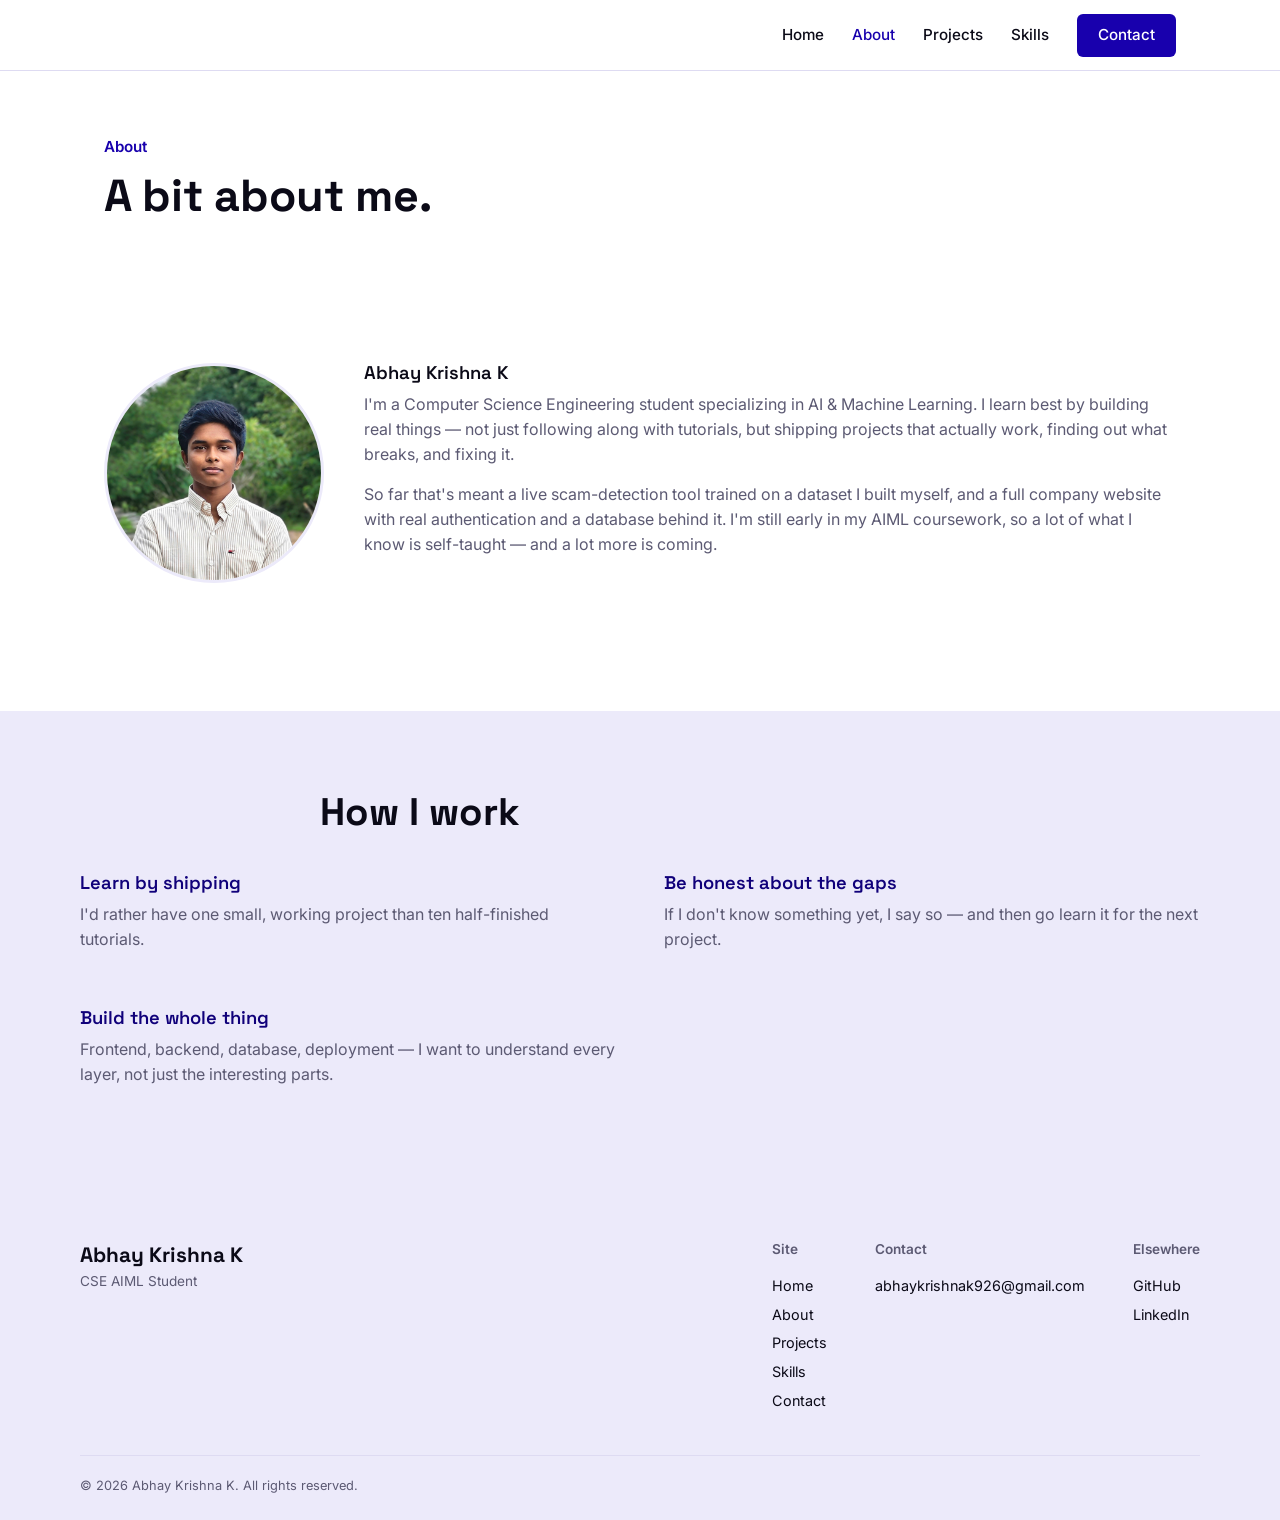
==== about.html @ 6443f4a4 "Initial portfolio" ====
<!DOCTYPE html>
<html lang="en">
<head>
<meta charset="UTF-8">
<meta name="viewport" content="width=device-width, initial-scale=1.0">
<title>About — Abhay Krishna K</title>
<meta name="description" content="About Abhay Krishna K, CSE AIML student.">
<link rel="preconnect" href="https://fonts.googleapis.com">
<link rel="preconnect" href="https://fonts.gstatic.com" crossorigin>
<link href="https://fonts.googleapis.com/css2?family=Space+Grotesk:wght@500;600;700&family=Inter:wght@400;500;600&display=swap" rel="stylesheet">
<link rel="stylesheet" href="static/css/style.css">
</head>
<body>

<header class="site-header">
  <nav class="navbar" aria-label="Main navigation">
    <a href="index.html" class="brand">
      <span style="font-family: var(--font-display); font-weight: 700; font-size: 1.3rem;"></span>
    </a>
    <button class="nav-toggle" id="navToggle" aria-expanded="false" aria-controls="navLinks" aria-label="Toggle menu">
      <span></span><span></span><span></span>
    </button>
    <div class="nav-links" id="navLinks">
      <a href="index.html">Home</a>
      <a href="about.html" class="active">About</a>
      <a href="projects.html">Projects</a>
      <a href="skills.html">Skills</a>
      <a href="contact.html" class="btn btn-primary nav-login">Contact</a>
    </div>
  </nav>
</header>

<main>

  <section class="page-hero">
    <p class="eyebrow">About</p>
    <h1>A bit about me.</h1>
  </section>

  <section class="section">
    <div class="about-intro">
      <img src="static/images/profile.jpg" alt="Abhay Krishna K" class="profile-photo">
      <div>
        <h3>Abhay Krishna K</h3>
        <p>
          I'm a Computer Science Engineering student specializing in AI &amp; Machine
          Learning. I learn best by building real things — not just following
          along with tutorials, but shipping projects that actually work,
          finding out what breaks, and fixing it.
        </p>
        <p>
          So far that's meant a live scam-detection tool trained on a dataset
          I built myself, and a full company website with real authentication
          and a database behind it. I'm still early in my AIML coursework, so
          a lot of what I know is self-taught — and a lot more is coming.
        </p>
      </div>
    </div>
  </section>

  <section class="section section-tint">
    <div class="section-head">
      <h2>How I work</h2>
    </div>
    <div class="about-grid">
      <div class="about-block">
        <h3>Learn by shipping</h3>
        <p>I'd rather have one small, working project than ten half-finished tutorials.</p>
      </div>
      <div class="about-block">
        <h3>Be honest about the gaps</h3>
        <p>If I don't know something yet, I say so — and then go learn it for the next project.</p>
      </div>
      <div class="about-block">
        <h3>Build the whole thing</h3>
        <p>Frontend, backend, database, deployment — I want to understand every layer, not just the interesting parts.</p>
      </div>
    </div>
  </section>

</main>

<footer class="site-footer">
  <div class="footer-top">
    <div class="footer-brand">
      <span style="font-family: var(--font-display); font-weight: 700; font-size: 1.3rem;">Abhay Krishna K</span>
      <p class="footer-tagline">CSE AIML Student</p>
    </div>
    <div class="footer-links">
      <div class="footer-col">
        <h4>Site</h4>
        <a href="index.html">Home</a>
        <a href="about.html">About</a>
        <a href="projects.html">Projects</a>
        <a href="skills.html">Skills</a>
        <a href="contact.html">Contact</a>
      </div>
      <div class="footer-col">
        <h4>Contact</h4>
        <a href="mailto:abhaykrishnak926@gmail.com">abhaykrishnak926@gmail.com</a>
      </div>
      <div class="footer-col">
        <h4>Elsewhere</h4>
        <a href="https://github.com/abhaykrishnak926-create" target="_blank" rel="noopener">GitHub</a>
        <a href="https://www.linkedin.com/in/abhay-krishna-k-b422a4380" target="_blank" rel="noopener">LinkedIn</a>
      </div>
    </div>
  </div>
  <div class="footer-bottom">
    <p>&copy; <span id="year"></span> Abhay Krishna K. All rights reserved.</p>
  </div>
</footer>

<script src="static/js/script.js"></script>
</body>
</html>
---- static/css/style.css ----
/* ============================
   Gibyt — Design Tokens
   ============================ */
:root {
  --ink: #0B0A17;
  --indigo: #1800AD;
  --indigo-deep: #10007A;
  --indigo-tint: #ECEAFA;
  --slate: #5C5A73;
  --white: #FFFFFF;
  --border: #DEDBF2;

  --font-display: "Space Grotesk", sans-serif;
  --font-body: "Inter", sans-serif;

  --max-width: 1120px;
  --radius-sm: 6px;
  --radius-md: 10px;
}

* { box-sizing: border-box; }

html { scroll-behavior: smooth; }

body {
  margin: 0;
  font-family: var(--font-body);
  color: var(--ink);
  background: var(--white);
  line-height: 1.55;
  -webkit-font-smoothing: antialiased;
}

img { max-width: 100%; display: block; }

a {
  color: inherit;
  text-decoration: none;
}

h1, h2, h3 {
  font-family: var(--font-display);
  font-weight: 700;
  line-height: 1.1;
  margin: 0 0 0.5em;
}

h2 { font-size: clamp(1.8rem, 3vw, 2.4rem); }
h3 { font-size: 1.15rem; font-weight: 600; }

p { margin: 0 0 1em; color: var(--slate); }

.section {
  padding: 5rem 1.5rem;
  max-width: var(--max-width);
  margin: 0 auto;
}

.section-tint {
  max-width: none;
  background: var(--indigo-tint);
}
.section-tint > * { max-width: var(--max-width); margin-left: auto; margin-right: auto; }

.section-head {
  max-width: 640px;
  margin-bottom: 2.5rem;
}
.section-lede { font-size: 1.05rem; }

/* Buttons */
.btn {
  display: inline-block;
  padding: 0.75rem 1.5rem;
  border-radius: var(--radius-sm);
  font-family: var(--font-body);
  font-weight: 600;
  font-size: 0.95rem;
  border: 1.5px solid transparent;
  transition: background-color 0.15s ease, color 0.15s ease, border-color 0.15s ease;
}
.btn-primary {
  background: var(--indigo);
  color: var(--white);
}
.btn-primary:hover { background: var(--indigo-deep); }

.btn-ghost {
  background: transparent;
  color: var(--ink);
  border-color: var(--border);
}
.btn-ghost:hover { border-color: var(--indigo); color: var(--indigo); }

.text-link {
  color: var(--indigo);
  font-weight: 600;
}
.text-link:hover { text-decoration: underline; }

/* ============================
   Header / Navbar
   ============================ */
.site-header {
  position: sticky;
  top: 0;
  background: rgba(255, 255, 255, 0.92);
  backdrop-filter: blur(8px);
  border-bottom: 1px solid var(--border);
  z-index: 100;
}

.navbar {
  max-width: var(--max-width);
  margin: 0 auto;
  padding: 0.85rem 1.5rem;
  display: flex;
  align-items: center;
  justify-content: space-between;
}

.brand-logo { height: 50px; width: auto; }

.nav-links {
  display: flex;
  align-items: center;
  gap: 1.75rem;
}

.nav-links a {
  font-size: 0.95rem;
  font-weight: 500;
  color: var(--ink);
}
.nav-links a.active,
.nav-links a:hover { color: var(--indigo); }

.nav-links a.btn { color: var(--white); }
.nav-links a.btn:hover { color: var(--white); }

.nav-login { padding: 0.55rem 1.25rem; }

.nav-toggle {
  display: none;
  flex-direction: column;
  justify-content: space-between;
  width: 24px;
  height: 18px;
  background: none;
  border: none;
  cursor: pointer;
  padding: 0;
}
.nav-toggle span {
  display: block;
  height: 2px;
  width: 100%;
  background: var(--ink);
}

/* ============================
   Hero
   ============================ */
.hero {
  position: relative;
  overflow: hidden;
  padding: 6rem 1.5rem 5rem;
  max-width: var(--max-width);
  margin: 0 auto;
}

.hero-inner { max-width: 640px; position: relative; z-index: 1; }

.eyebrow {
  color: var(--indigo);
  font-weight: 600;
  font-size: 0.95rem;
  margin-bottom: 0.75rem;
}

.hero h1 {
  font-size: clamp(2.4rem, 5vw, 3.6rem);
  letter-spacing: -0.01em;
}

.hero-sub {
  font-size: 1.1rem;
  max-width: 520px;
}

.hero-actions {
  display: flex;
  gap: 1rem;
  flex-wrap: wrap;
  margin-top: 1.5rem;
}

/* Quiet bit-grid motif — nods to "gigabytes" without being a circuit-board cliche */
.hero-grid {
  position: absolute;
  top: -10%;
  right: -8%;
  width: 60%;
  height: 120%;
  background-image: radial-gradient(var(--indigo-tint) 2px, transparent 2px);
  background-size: 22px 22px;
  mask-image: radial-gradient(circle at 70% 40%, black 0%, transparent 65%);
  -webkit-mask-image: radial-gradient(circle at 70% 40%, black 0%, transparent 65%);
  opacity: 0.9;
  z-index: 0;
}

/* ============================
   What We Do — editorial list
   ============================ */
.service-list {
  list-style: none;
  margin: 0;
  padding: 0;
  border-top: 1px solid var(--border);
}

.service-row {
  display: grid;
  grid-template-columns: 260px 1fr;
  gap: 2rem;
  padding: 1.75rem 0;
  border-bottom: 1px solid var(--border);
}

.service-row h3 { margin: 0; }
.service-row p { margin: 0; max-width: 520px; }

/* ============================
   Placeholder cards (Products / Work teasers)
   ============================ */
.placeholder-card {
  background: var(--white);
  border: 1px solid var(--border);
  border-radius: var(--radius-md);
  padding: 2rem;
  max-width: 640px;
}

.status-pill {
  display: inline-block;
  background: var(--indigo-tint);
  color: var(--indigo-deep);
  font-size: 0.8rem;
  font-weight: 600;
  padding: 0.3rem 0.75rem;
  border-radius: 999px;
  margin-bottom: 1rem;
}
.status-pill-muted {
  background: #F1F0F5;
  color: var(--slate);
}

/* ============================
   Why Gibyt — dark band
   ============================ */
.section-dark {
  max-width: none;
  background: var(--ink);
  color: var(--white);
  padding: 5rem 1.5rem;
}
.why-inner {
  max-width: 640px;
  margin: 0 auto;
}
.section-dark h2 { color: var(--white); }
.section-dark p { color: #C9C7DA; font-size: 1.1rem; }

/* ============================
   CTA
   ============================ */
.cta-section {
  text-align: center;
}
.cta-section .hero-actions { justify-content: center; }
.cta-section p { max-width: 480px; margin-left: auto; margin-right: auto; }

/* ============================
   Footer
   ============================ */
.site-footer {
  background: var(--indigo-tint);
  padding: 3.5rem 1.5rem 1.5rem;
}

.footer-top {
  max-width: var(--max-width);
  margin: 0 auto;
  display: flex;
  flex-wrap: wrap;
  justify-content: space-between;
  gap: 3rem;
  padding-bottom: 2.5rem;
  border-bottom: 1px solid var(--border);
}

.footer-logo { height: 50px; margin-bottom: 0.75rem; }
.footer-tagline { font-size: 0.85rem; color: var(--slate); margin: 0; }

.footer-links {
  display: flex;
  gap: 3rem;
  flex-wrap: wrap;
}

.footer-col h4 {
  font-family: var(--font-body);
  font-size: 0.85rem;
  font-weight: 600;
  color: var(--slate);
  margin: 0 0 0.75rem;
}
.footer-col a {
  display: block;
  font-size: 0.9rem;
  padding: 0.2rem 0;
  color: var(--ink);
}
.footer-col a:hover { color: var(--indigo); }

.footer-bottom {
  max-width: var(--max-width);
  margin: 0 auto;
  padding-top: 1.25rem;
}
.footer-bottom p {
  font-size: 0.8rem;
  color: var(--slate);
  margin: 0;
}

/* ============================
   Responsive
   ============================ */
@media (max-width: 860px) {
  .service-row {
    grid-template-columns: 1fr;
    gap: 0.5rem;
  }
}

@media (max-width: 720px) {
  .nav-toggle { display: flex; }

  .nav-links {
    position: absolute;
    top: 100%;
    left: 0;
    right: 0;
    background: var(--white);
    border-bottom: 1px solid var(--border);
    flex-direction: column;
    align-items: flex-start;
    gap: 0;
    padding: 0.5rem 1.5rem 1.25rem;
    display: none;
  }
  .nav-links.open { display: flex; }
  .nav-links a { width: 100%; padding: 0.6rem 0; }
  .nav-links a.btn { width: auto; margin-top: 0.5rem; }

  .hero-grid { width: 90%; opacity: 0.6; }
}

/* Reduced motion */
@media (prefers-reduced-motion: reduce) {
  html { scroll-behavior: auto; }
  .btn, .nav-links a { transition: none; }
}

/* Visible keyboard focus */
a:focus-visible,
button:focus-visible {
  outline: 2px solid var(--indigo);
  outline-offset: 2px;
}

/* ============================
   Interior page hero (About / Work / Products / Careers / Contact)
   ============================ */
.page-hero {
  max-width: var(--max-width);
  margin: 0 auto;
  padding: 4rem 1.5rem 2.5rem;
}
.page-hero h1 {
  font-size: clamp(2rem, 4vw, 2.8rem);
}
.page-hero .hero-sub { max-width: 560px; }

/* ============================
   About page
   ============================ */
.about-grid {
  display: grid;
  grid-template-columns: repeat(2, 1fr);
  gap: 2.5rem 3rem;
}
.about-block h3 { color: var(--indigo-deep); }
.value-list {
  margin: 0;
  padding-left: 1.1rem;
  color: var(--slate);
}
.value-list li { margin-bottom: 0.4rem; }

.placeholder-card-wide { max-width: 720px; }

/* ============================
   Products page
   ============================ */
.product-grid {
  display: grid;
  grid-template-columns: repeat(auto-fit, minmax(260px, 1fr));
  gap: 1.5rem;
}
.product-card {
  border: 1px solid var(--border);
  border-radius: var(--radius-md);
  padding: 1.75rem;
}
.product-card h3 { margin-bottom: 0.4rem; }

/* ============================
   Contact page
   ============================ */
.contact-section {
  display: grid;
  grid-template-columns: 1.4fr 1fr;
  gap: 3rem;
  align-items: start;
}

.contact-form {
  display: flex;
  flex-direction: column;
  gap: 1.25rem;
}

.form-row {
  display: flex;
  flex-direction: column;
  gap: 0.4rem;
}
.form-row label {
  font-size: 0.9rem;
  font-weight: 600;
}
.form-row input,
.form-row textarea {
  font-family: var(--font-body);
  font-size: 1rem;
  padding: 0.7rem 0.9rem;
  border: 1.5px solid var(--border);
  border-radius: var(--radius-sm);
  background: var(--white);
  color: var(--ink);
  resize: vertical;
}
.form-row input:focus,
.form-row textarea:focus {
  outline: none;
  border-color: var(--indigo);
}
.form-row.invalid input,
.form-row.invalid textarea {
  border-color: #C0304A;
}
.form-error {
  font-size: 0.82rem;
  color: #C0304A;
  min-height: 1em;
}

.contact-form .btn { align-self: flex-start; }

.form-status {
  font-size: 0.9rem;
  color: var(--indigo-deep);
  min-height: 1.2em;
}

.contact-info {
  display: flex;
  flex-direction: column;
  gap: 1.75rem;
  padding-top: 0.25rem;
}
.contact-info h4 {
  font-family: var(--font-body);
  font-size: 0.85rem;
  font-weight: 600;
  color: var(--slate);
  margin: 0 0 0.5rem;
}
.contact-info a {
  display: block;
  color: var(--indigo);
  font-weight: 500;
  padding: 0.15rem 0;
}

@media (max-width: 780px) {
  .about-grid { grid-template-columns: 1fr; }
  .contact-section { grid-template-columns: 1fr; }
}

/* ============================
   Auth (Login / Signup)
   ============================ */
.auth-section {
  max-width: 480px;
  padding-top: 1rem;
}
.auth-card {
  border: 1px solid var(--border);
  border-radius: var(--radius-md);
  padding: 2rem;
}
.auth-row-between {
  display: flex;
  align-items: center;
  justify-content: space-between;
  gap: 1rem;
  font-size: 0.9rem;
}
.checkbox-row {
  display: flex;
  align-items: center;
  gap: 0.5rem;
  font-weight: 500;
  color: var(--slate);
}
.checkbox-row input { margin: 0; }
.auth-switch {
  font-size: 0.9rem;
  margin: 0.5rem 0 0;
}

/* ============================
   Flash messages
   ============================ */
.flash-messages {
  max-width: var(--max-width);
  margin: 0 auto;
  padding: 1rem 1.5rem 0;
}
.flash {
  border-radius: var(--radius-sm);
  padding: 0.75rem 1rem;
  font-size: 0.9rem;
  font-weight: 500;
  margin: 0 0 0.75rem;
}
.flash-success {
  background: var(--indigo-tint);
  color: var(--indigo-deep);
}
.flash-error {
  background: #FBE9ED;
  color: #C0304A;
}
.flash-info {
  background: #F1F0F5;
  color: var(--slate);
}

.settings-grid {
  display: grid;
  grid-template-columns: repeat(auto-fit, minmax(260px, 1fr));
  gap: 1.5rem;
}
.settings-grid .auth-card {
  background: var(--white);
}
.settings-grid h3 {
  margin-bottom: 1rem;
}

/* ============================
   Portfolio: profile photo
   ============================ */
.profile-photo {
  width: 220px;
  height: 220px;
  border-radius: 50%;
  object-fit: cover;
  border: 3px solid var(--indigo-tint);
}
.about-intro {
  display: grid;
  grid-template-columns: 220px 1fr;
  gap: 2.5rem;
  align-items: start;
  margin-bottom: 3rem;
}
@media (max-width: 780px) {
  .about-intro { grid-template-columns: 1fr; justify-items: center; text-align: center; }
}

/* ============================
   Portfolio: skill tags
   ============================ */
.skill-group {
  margin-bottom: 2.5rem;
}
.skill-group h3 {
  color: var(--indigo-deep);
  margin-bottom: 1rem;
}
.skill-tags {
  display: flex;
  flex-wrap: wrap;
  gap: 0.6rem;
  list-style: none;
  margin: 0;
  padding: 0;
}
.skill-tag {
  background: var(--indigo-tint);
  color: var(--indigo-deep);
  font-size: 0.9rem;
  font-weight: 500;
  padding: 0.5rem 1rem;
  border-radius: 999px;
}
.skill-tag.learning {
  background: #F1F0F5;
  color: var(--slate);
}

/* ============================
   Case studies (Our Work)
   ============================ */
.case-study {
  max-width: 720px;
  border: 1px solid var(--border);
  border-radius: var(--radius-md);
  padding: 2rem;
  margin-bottom: 1.5rem;
}
.case-header {
  display: flex;
  align-items: center;
  justify-content: space-between;
  gap: 1rem;
  margin-bottom: 1rem;
}
.case-header h3 { margin: 0; }
.case-field { margin-bottom: 0.6rem; }
.case-field strong { color: var(--ink); }
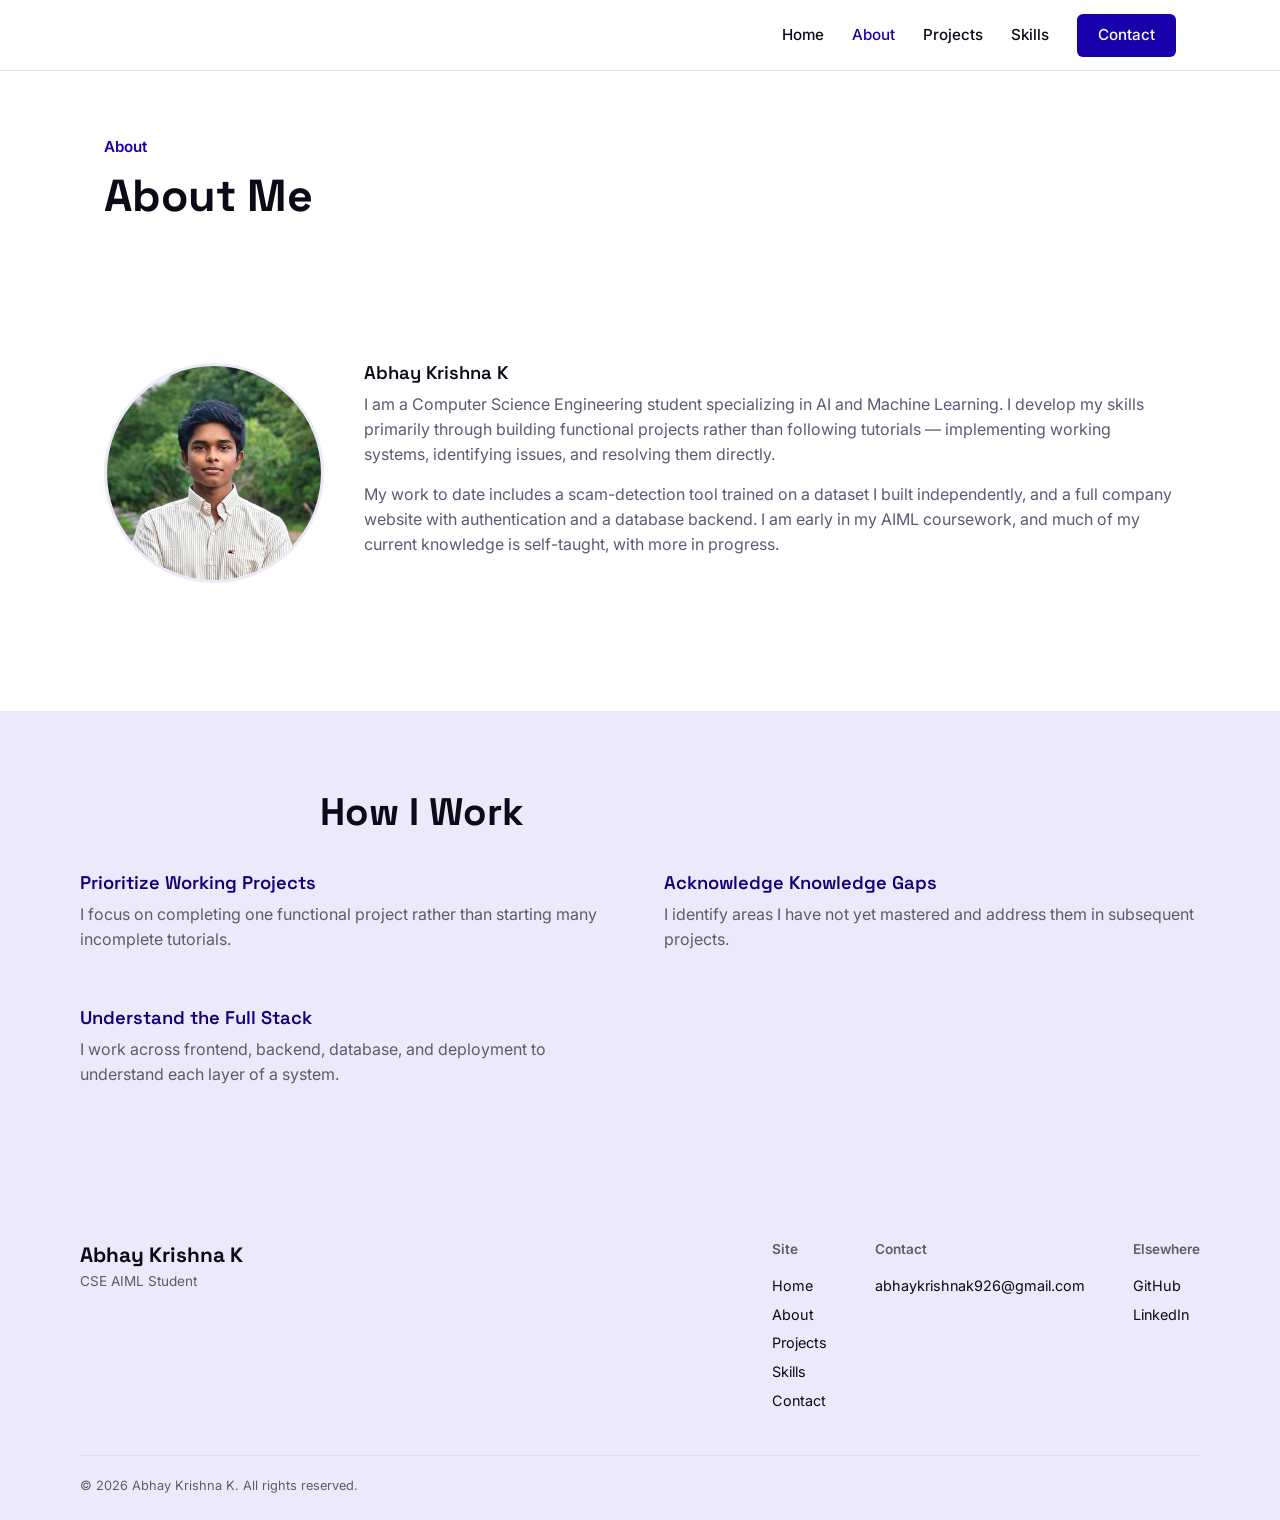
==== commit fe50bc4e: "Update content" ====
--- a/about.html
+++ b/about.html
@@ -34,7 +34,7 @@
 
   <section class="page-hero">
     <p class="eyebrow">About</p>
-    <h1>A bit about me.</h1>
+    <h1>About Me</h1>
   </section>
 
   <section class="section">
@@ -43,16 +43,16 @@
       <div>
         <h3>Abhay Krishna K</h3>
         <p>
-          I'm a Computer Science Engineering student specializing in AI &amp; Machine
-          Learning. I learn best by building real things — not just following
-          along with tutorials, but shipping projects that actually work,
-          finding out what breaks, and fixing it.
+          I am a Computer Science Engineering student specializing in AI and
+          Machine Learning. I develop my skills primarily through building
+          functional projects rather than following tutorials — implementing
+          working systems, identifying issues, and resolving them directly.
         </p>
         <p>
-          So far that's meant a live scam-detection tool trained on a dataset
-          I built myself, and a full company website with real authentication
-          and a database behind it. I'm still early in my AIML coursework, so
-          a lot of what I know is self-taught — and a lot more is coming.
+          My work to date includes a scam-detection tool trained on a dataset
+          I built independently, and a full company website with authentication
+          and a database backend. I am early in my AIML coursework, and much of
+          my current knowledge is self-taught, with more in progress.
         </p>
       </div>
     </div>
@@ -60,20 +60,20 @@
 
   <section class="section section-tint">
     <div class="section-head">
-      <h2>How I work</h2>
+      <h2>How I Work</h2>
     </div>
     <div class="about-grid">
       <div class="about-block">
-        <h3>Learn by shipping</h3>
-        <p>I'd rather have one small, working project than ten half-finished tutorials.</p>
+        <h3>Prioritize Working Projects</h3>
+        <p>I focus on completing one functional project rather than starting many incomplete tutorials.</p>
       </div>
       <div class="about-block">
-        <h3>Be honest about the gaps</h3>
-        <p>If I don't know something yet, I say so — and then go learn it for the next project.</p>
+        <h3>Acknowledge Knowledge Gaps</h3>
+        <p>I identify areas I have not yet mastered and address them in subsequent projects.</p>
       </div>
       <div class="about-block">
-        <h3>Build the whole thing</h3>
-        <p>Frontend, backend, database, deployment — I want to understand every layer, not just the interesting parts.</p>
+        <h3>Understand the Full Stack</h3>
+        <p>I work across frontend, backend, database, and deployment to understand each layer of a system.</p>
       </div>
     </div>
   </section>
@@ -113,4 +113,4 @@
 
 <script src="static/js/script.js"></script>
 </body>
-</html>
+</html>
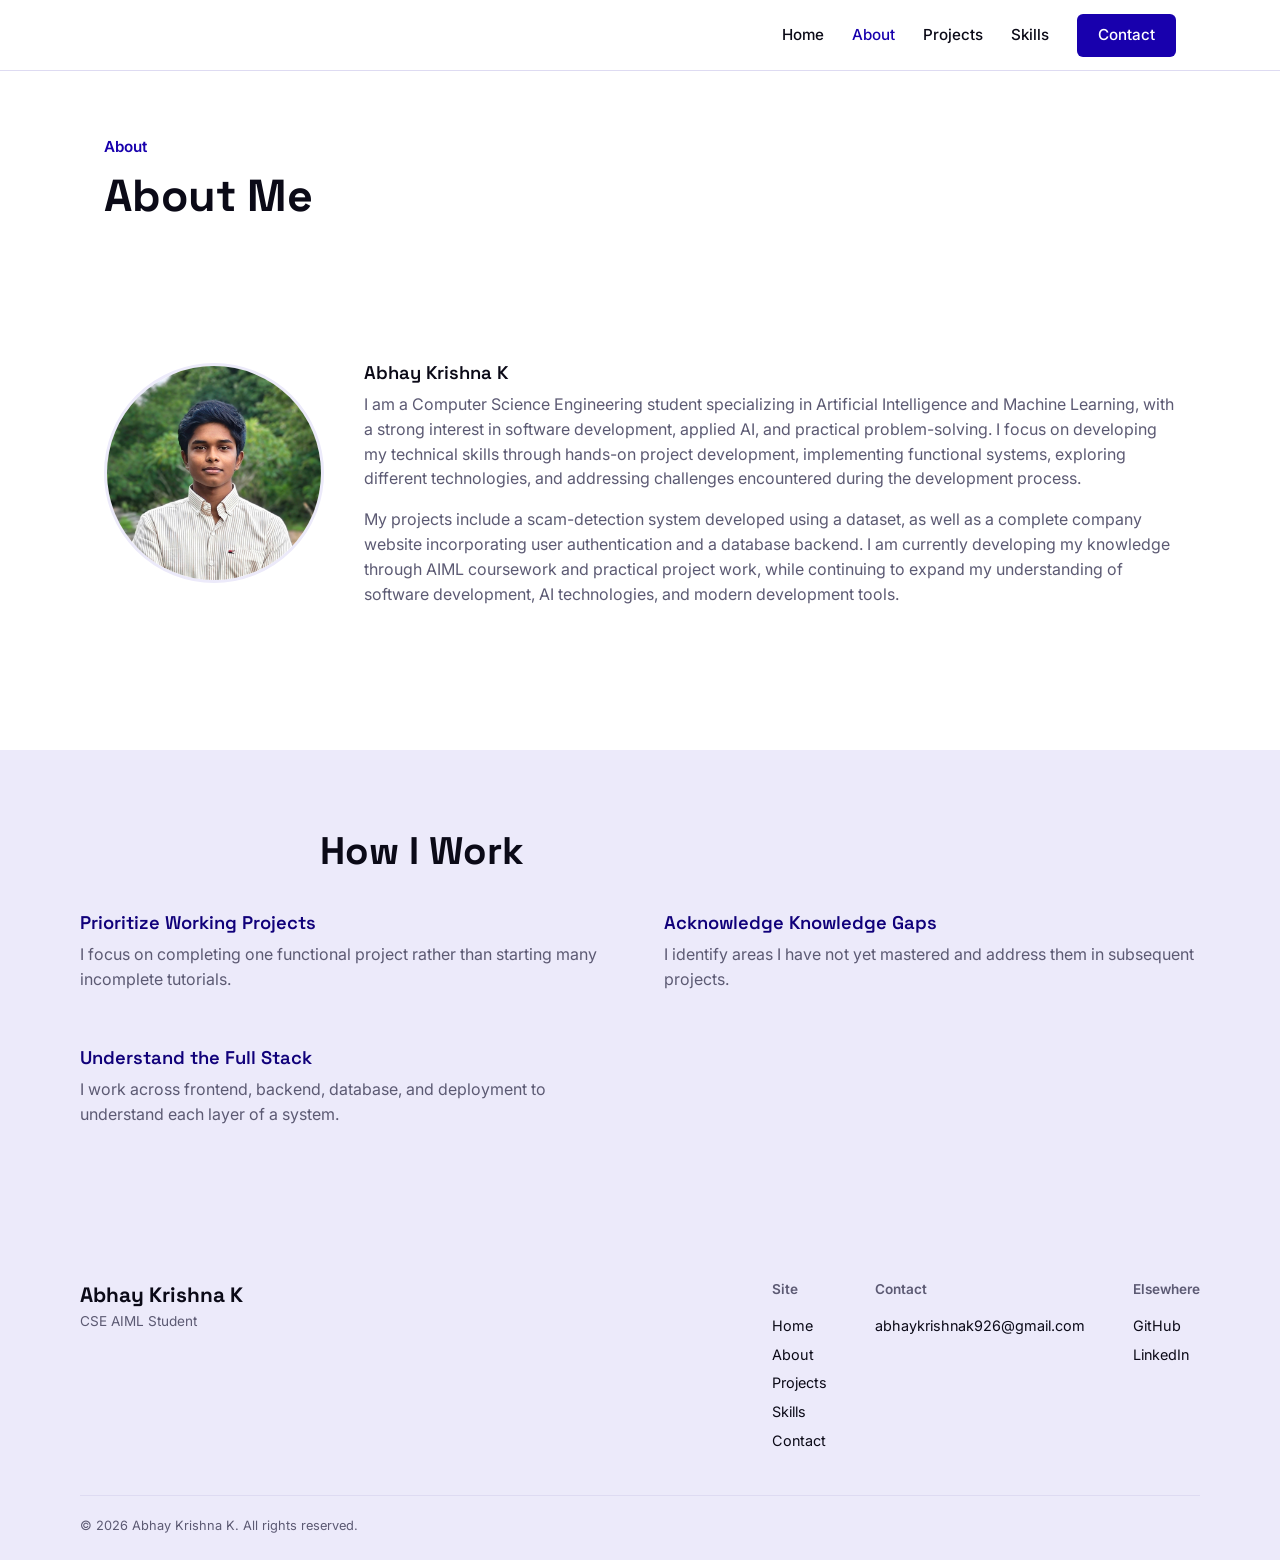
==== commit d5582a2b: "Update content" ====
--- a/about.html
+++ b/about.html
@@ -43,16 +43,10 @@
       <div>
         <h3>Abhay Krishna K</h3>
         <p>
-          I am a Computer Science Engineering student specializing in AI and
-          Machine Learning. I develop my skills primarily through building
-          functional projects rather than following tutorials — implementing
-          working systems, identifying issues, and resolving them directly.
+        I am a Computer Science Engineering student specializing in Artificial Intelligence and Machine Learning, with a strong interest in software development, applied AI, and practical problem-solving. I focus on developing my technical skills through hands-on project development, implementing functional systems, exploring different technologies, and addressing challenges encountered during the development process.
         </p>
         <p>
-          My work to date includes a scam-detection tool trained on a dataset
-          I built independently, and a full company website with authentication
-          and a database backend. I am early in my AIML coursework, and much of
-          my current knowledge is self-taught, with more in progress.
+My projects include a scam-detection system developed using a dataset, as well as a complete company website incorporating user authentication and a database backend. I am currently developing my knowledge through AIML coursework and practical project work, while continuing to expand my understanding of software development, AI technologies, and modern development tools.
         </p>
       </div>
     </div>
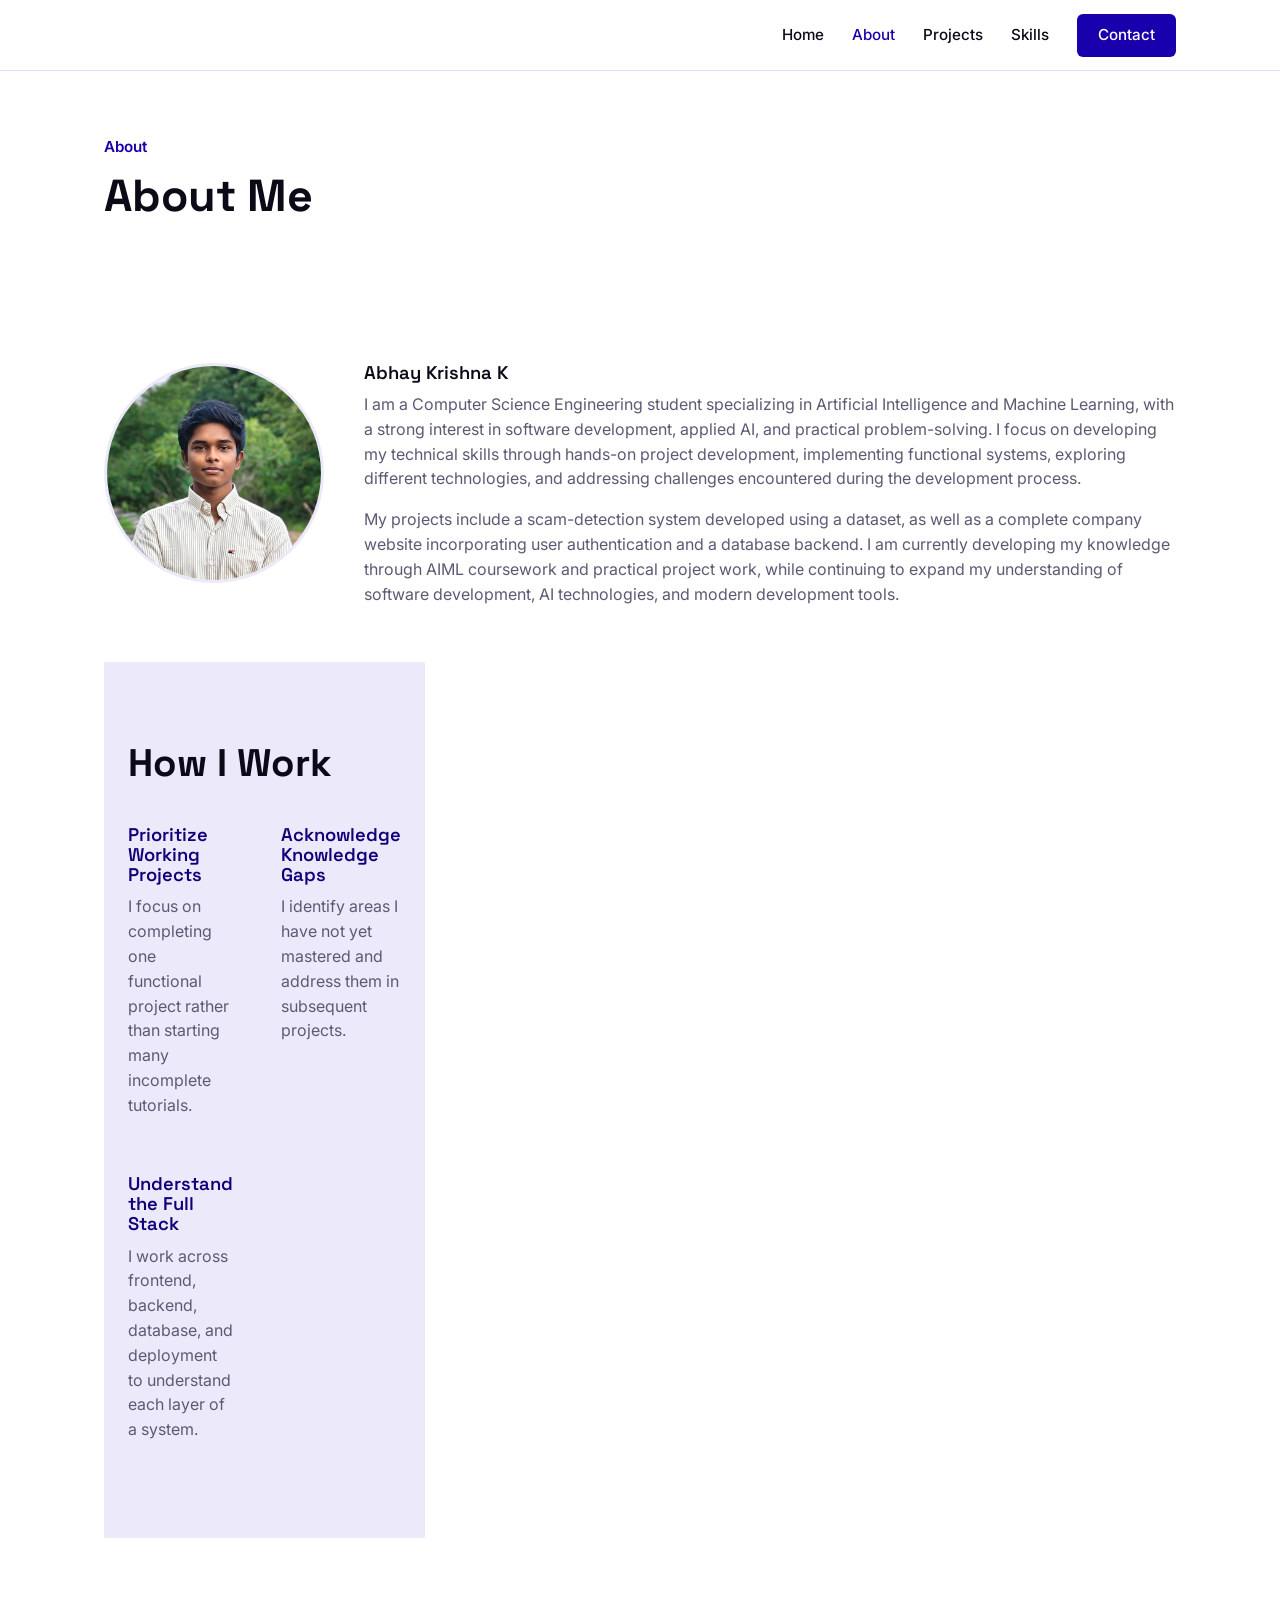
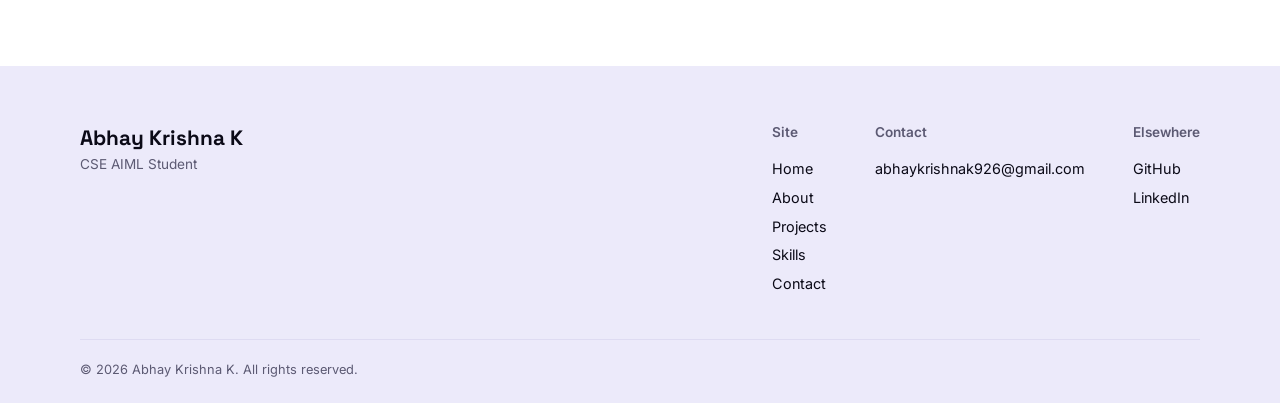
==== commit 26ff0bab: "Update content" ====
--- a/about.html
+++ b/about.html
@@ -40,18 +40,23 @@
   <section class="section">
     <div class="about-intro">
       <img src="static/images/profile.jpg" alt="Abhay Krishna K" class="profile-photo">
-      <div>
-        <h3>Abhay Krishna K</h3>
-        <p>
-        I am a Computer Science Engineering student specializing in Artificial Intelligence and Machine Learning, with a strong interest in software development, applied AI, and practical problem-solving. I focus on developing my technical skills through hands-on project development, implementing functional systems, exploring different technologies, and addressing challenges encountered during the development process.
-        </p>
-        <p>
-My projects include a scam-detection system developed using a dataset, as well as a complete company website incorporating user authentication and a database backend. I am currently developing my knowledge through AIML coursework and practical project work, while continuing to expand my understanding of software development, AI technologies, and modern development tools.
-        </p>
-      </div>
-    </div>
-  </section>
+<div>
+    <h3>Abhay Krishna K</h3>
 
+    <p>
+        I am a Computer Science Engineering student specializing in Artificial Intelligence and Machine Learning,
+        with a strong interest in software development, applied AI, and practical problem-solving. I focus on
+        developing my technical skills through hands-on project development, implementing functional systems,
+        exploring different technologies, and addressing challenges encountered during the development process.
+    </p>
+
+    <p>
+        My projects include a scam-detection system developed using a dataset, as well as a complete company website
+        incorporating user authentication and a database backend. I am currently developing my knowledge through
+        AIML coursework and practical project work, while continuing to expand my understanding of software
+        development, AI technologies, and modern development tools.
+    </p>
+</div>
   <section class="section section-tint">
     <div class="section-head">
       <h2>How I Work</h2>
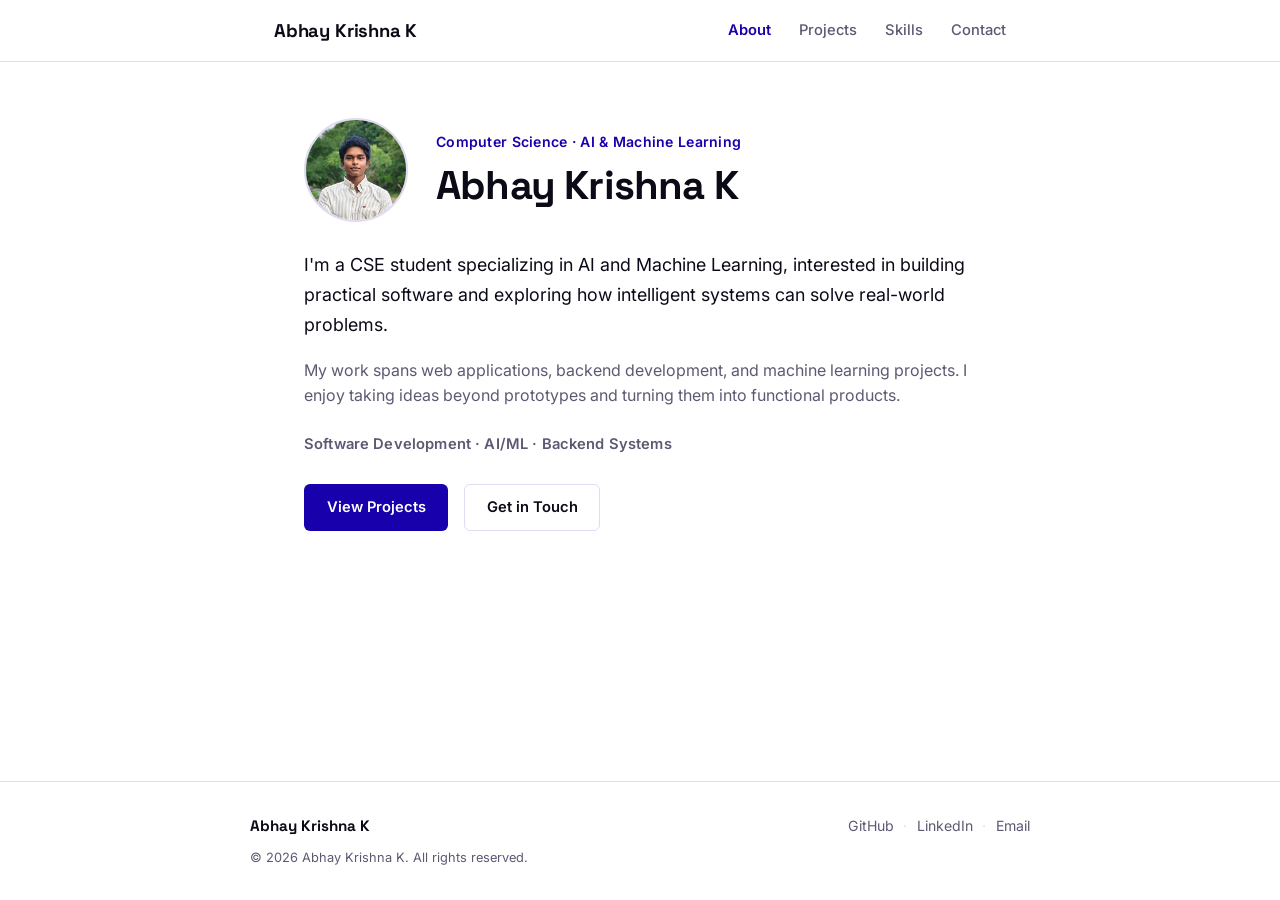
==== commit 5bd9845d: "1.1" ====
--- a/about.html
+++ b/about.html
@@ -3,8 +3,8 @@
 <head>
 <meta charset="UTF-8">
 <meta name="viewport" content="width=device-width, initial-scale=1.0">
-<title>About — Abhay Krishna K</title>
-<meta name="description" content="About Abhay Krishna K, CSE AIML student.">
+<title>Abhay Krishna K</title>
+<meta name="description" content="Portfolio of Abhay Krishna K — CSE student specializing in AI and Machine Learning.">
 <link rel="preconnect" href="https://fonts.googleapis.com">
 <link rel="preconnect" href="https://fonts.gstatic.com" crossorigin>
 <link href="https://fonts.googleapis.com/css2?family=Space+Grotesk:wght@500;600;700&family=Inter:wght@400;500;600&display=swap" rel="stylesheet">
@@ -14,99 +14,58 @@
 
 <header class="site-header">
   <nav class="navbar" aria-label="Main navigation">
-    <a href="index.html" class="brand">
-      <span style="font-family: var(--font-display); font-weight: 700; font-size: 1.3rem;"></span>
-    </a>
+    <a href="about.html" class="brand">Abhay Krishna K</a>
     <button class="nav-toggle" id="navToggle" aria-expanded="false" aria-controls="navLinks" aria-label="Toggle menu">
       <span></span><span></span><span></span>
     </button>
     <div class="nav-links" id="navLinks">
-      <a href="index.html">Home</a>
       <a href="about.html" class="active">About</a>
       <a href="projects.html">Projects</a>
       <a href="skills.html">Skills</a>
-      <a href="contact.html" class="btn btn-primary nav-login">Contact</a>
+      <a href="contact.html">Contact</a>
     </div>
   </nav>
 </header>
 
 <main>
-
-  <section class="page-hero">
-    <p class="eyebrow">About</p>
-    <h1>About Me</h1>
-  </section>
-
-  <section class="section">
-    <div class="about-intro">
+  <div class="content-container about-container">
+    <div class="about-header">
       <img src="static/images/profile.jpg" alt="Abhay Krishna K" class="profile-photo">
-<div>
-    <h3>Abhay Krishna K</h3>
-
-    <p>
-        I am a Computer Science Engineering student specializing in Artificial Intelligence and Machine Learning,
-        with a strong interest in software development, applied AI, and practical problem-solving. I focus on
-        developing my technical skills through hands-on project development, implementing functional systems,
-        exploring different technologies, and addressing challenges encountered during the development process.
-    </p>
-
-    <p>
-        My projects include a scam-detection system developed using a dataset, as well as a complete company website
-        incorporating user authentication and a database backend. I am currently developing my knowledge through
-        AIML coursework and practical project work, while continuing to expand my understanding of software
-        development, AI technologies, and modern development tools.
-    </p>
-</div>
-  <section class="section section-tint">
-    <div class="section-head">
-      <h2>How I Work</h2>
-    </div>
-    <div class="about-grid">
-      <div class="about-block">
-        <h3>Prioritize Working Projects</h3>
-        <p>I focus on completing one functional project rather than starting many incomplete tutorials.</p>
-      </div>
-      <div class="about-block">
-        <h3>Acknowledge Knowledge Gaps</h3>
-        <p>I identify areas I have not yet mastered and address them in subsequent projects.</p>
-      </div>
-      <div class="about-block">
-        <h3>Understand the Full Stack</h3>
-        <p>I work across frontend, backend, database, and deployment to understand each layer of a system.</p>
+      <div class="about-title-group">
+        <p class="eyebrow">Computer Science · AI &amp; Machine Learning</p>
+        <h1>Abhay Krishna K</h1>
       </div>
     </div>
-  </section>
 
+    <div class="about-body">
+      <p class="lead">
+        I'm a CSE student specializing in AI and Machine Learning, interested in building practical software and exploring how intelligent systems can solve real-world problems.
+      </p>
+      <p>
+        My work spans web applications, backend development, and machine learning projects. I enjoy taking ideas beyond prototypes and turning them into functional products.
+      </p>
+      <p class="interests">Software Development · AI/ML · Backend Systems</p>
+      <div class="about-actions">
+        <a href="projects.html" class="btn btn-primary">View Projects</a>
+        <a href="contact.html" class="btn btn-ghost">Get in Touch</a>
+      </div>
+    </div>
+  </div>
 </main>
 
 <footer class="site-footer">
-  <div class="footer-top">
-    <div class="footer-brand">
-      <span style="font-family: var(--font-display); font-weight: 700; font-size: 1.3rem;">Abhay Krishna K</span>
-      <p class="footer-tagline">CSE AIML Student</p>
-    </div>
-    <div class="footer-links">
-      <div class="footer-col">
-        <h4>Site</h4>
-        <a href="index.html">Home</a>
-        <a href="about.html">About</a>
-        <a href="projects.html">Projects</a>
-        <a href="skills.html">Skills</a>
-        <a href="contact.html">Contact</a>
-      </div>
-      <div class="footer-col">
-        <h4>Contact</h4>
-        <a href="mailto:abhaykrishnak926@gmail.com">abhaykrishnak926@gmail.com</a>
-      </div>
-      <div class="footer-col">
-        <h4>Elsewhere</h4>
+  <div class="footer-inner">
+    <div class="footer-primary">
+      <span class="footer-name">Abhay Krishna K</span>
+      <div class="footer-links">
         <a href="https://github.com/abhaykrishnak926-create" target="_blank" rel="noopener">GitHub</a>
+        <span class="footer-sep" aria-hidden="true">·</span>
         <a href="https://www.linkedin.com/in/abhay-krishna-k-b422a4380" target="_blank" rel="noopener">LinkedIn</a>
+        <span class="footer-sep" aria-hidden="true">·</span>
+        <a href="mailto:abhaykrishnak926@gmail.com">Email</a>
       </div>
     </div>
-  </div>
-  <div class="footer-bottom">
-    <p>&copy; <span id="year"></span> Abhay Krishna K. All rights reserved.</p>
+    <p class="footer-copy">&copy; <span id="year"></span> Abhay Krishna K. All rights reserved.</p>
   </div>
 </footer>
 
--- a/static/css/style.css
+++ b/static/css/style.css
@@ -1,6 +1,7 @@
-/* ============================
-   Gibyt — Design Tokens
-   ============================ */
+/* ==========================================================================
+   Design Tokens & Base Styles
+   Color palette strictly preserved from original theme.
+   ========================================================================== */
 :root {
   --ink: #0B0A17;
   --indigo: #1800AD;
@@ -13,25 +14,40 @@
   --font-display: "Space Grotesk", sans-serif;
   --font-body: "Inter", sans-serif;
 
-  --max-width: 1120px;
+  --max-width: 720px;
+  --nav-width: 780px;
   --radius-sm: 6px;
   --radius-md: 10px;
 }
 
-* { box-sizing: border-box; }
-
-html { scroll-behavior: smooth; }
+* {
+  box-sizing: border-box;
+}
+
+html {
+  scroll-behavior: smooth;
+}
 
 body {
   margin: 0;
   font-family: var(--font-body);
   color: var(--ink);
   background: var(--white);
-  line-height: 1.55;
+  line-height: 1.6;
   -webkit-font-smoothing: antialiased;
-}
-
-img { max-width: 100%; display: block; }
+  min-height: 100vh;
+  display: flex;
+  flex-direction: column;
+}
+
+main {
+  flex: 1;
+}
+
+img {
+  max-width: 100%;
+  display: block;
+}
 
 a {
   color: inherit;
@@ -41,85 +57,146 @@
 h1, h2, h3 {
   font-family: var(--font-display);
   font-weight: 700;
-  line-height: 1.1;
+  color: var(--ink);
+  line-height: 1.2;
   margin: 0 0 0.5em;
 }
 
-h2 { font-size: clamp(1.8rem, 3vw, 2.4rem); }
-h3 { font-size: 1.15rem; font-weight: 600; }
-
-p { margin: 0 0 1em; color: var(--slate); }
-
-.section {
-  padding: 5rem 1.5rem;
+h1 {
+  font-size: clamp(2rem, 4vw, 2.5rem);
+  letter-spacing: -0.02em;
+}
+
+h2 {
+  font-size: clamp(1.25rem, 2.5vw, 1.5rem);
+  letter-spacing: -0.01em;
+}
+
+h3 {
+  font-size: 1.15rem;
+  font-weight: 600;
+}
+
+p {
+  margin: 0 0 1rem;
+  color: var(--slate);
+}
+
+p:last-child {
+  margin-bottom: 0;
+}
+
+/* ==========================================================================
+   Layout Containers
+   ========================================================================== */
+.content-container {
   max-width: var(--max-width);
   margin: 0 auto;
-}
-
-.section-tint {
-  max-width: none;
-  background: var(--indigo-tint);
-}
-.section-tint > * { max-width: var(--max-width); margin-left: auto; margin-right: auto; }
-
-.section-head {
-  max-width: 640px;
-  margin-bottom: 2.5rem;
-}
-.section-lede { font-size: 1.05rem; }
+  padding: 3.5rem 1.5rem;
+  width: 100%;
+}
+
+/* ==========================================================================
+   Typography & Shared Elements
+   ========================================================================== */
+.eyebrow {
+  font-size: 0.88rem;
+  font-weight: 600;
+  color: var(--indigo);
+  letter-spacing: 0.02em;
+  margin-bottom: 0.5rem;
+}
+
+.lead {
+  font-size: 1.12rem;
+  line-height: 1.65;
+  color: var(--ink);
+  margin-bottom: 1rem;
+}
+
+.text-link {
+  color: var(--indigo);
+  font-weight: 600;
+  display: inline-flex;
+  align-items: center;
+  gap: 0.25rem;
+  transition: color 0.15s ease;
+}
+
+.text-link:hover {
+  text-decoration: underline;
+  color: var(--indigo-deep);
+}
 
 /* Buttons */
 .btn {
-  display: inline-block;
-  padding: 0.75rem 1.5rem;
+  display: inline-flex;
+  align-items: center;
+  justify-content: center;
+  padding: 0.65rem 1.35rem;
   border-radius: var(--radius-sm);
   font-family: var(--font-body);
   font-weight: 600;
-  font-size: 0.95rem;
+  font-size: 0.92rem;
   border: 1.5px solid transparent;
   transition: background-color 0.15s ease, color 0.15s ease, border-color 0.15s ease;
-}
+  cursor: pointer;
+}
+
 .btn-primary {
   background: var(--indigo);
   color: var(--white);
 }
-.btn-primary:hover { background: var(--indigo-deep); }
+
+.btn-primary:hover {
+  background: var(--indigo-deep);
+}
 
 .btn-ghost {
   background: transparent;
   color: var(--ink);
   border-color: var(--border);
 }
-.btn-ghost:hover { border-color: var(--indigo); color: var(--indigo); }
-
-.text-link {
-  color: var(--indigo);
-  font-weight: 600;
-}
-.text-link:hover { text-decoration: underline; }
-
-/* ============================
-   Header / Navbar
-   ============================ */
+
+.btn-ghost:hover {
+  border-color: var(--indigo);
+  color: var(--indigo);
+}
+
+/* ==========================================================================
+   Header & Navigation
+   ========================================================================== */
 .site-header {
   position: sticky;
   top: 0;
-  background: rgba(255, 255, 255, 0.92);
+  background: rgba(255, 255, 255, 0.94);
   backdrop-filter: blur(8px);
+  -webkit-backdrop-filter: blur(8px);
   border-bottom: 1px solid var(--border);
   z-index: 100;
 }
 
 .navbar {
-  max-width: var(--max-width);
+  max-width: var(--nav-width);
   margin: 0 auto;
-  padding: 0.85rem 1.5rem;
+  padding: 1rem 1.5rem;
   display: flex;
   align-items: center;
   justify-content: space-between;
 }
 
-.brand-logo { height: 50px; width: auto; }
+.brand {
+  font-family: var(--font-display);
+  font-weight: 700;
+  font-size: 1.15rem;
+  color: var(--ink);
+  letter-spacing: -0.01em;
+  transition: color 0.15s ease;
+}
+
+.brand:hover {
+  color: var(--indigo);
+}
 
 .nav-links {
   display: flex;
@@ -128,226 +205,322 @@
 }
 
 .nav-links a {
-  font-size: 0.95rem;
+  font-size: 0.92rem;
   font-weight: 500;
-  color: var(--ink);
-}
-.nav-links a.active,
-.nav-links a:hover { color: var(--indigo); }
-
-.nav-links a.btn { color: var(--white); }
-.nav-links a.btn:hover { color: var(--white); }
-
-.nav-login { padding: 0.55rem 1.25rem; }
+  color: var(--slate);
+  transition: color 0.15s ease;
+}
+
+.nav-links a:hover,
+.nav-links a.active {
+  color: var(--indigo);
+  font-weight: 600;
+}
 
 .nav-toggle {
   display: none;
   flex-direction: column;
   justify-content: space-between;
-  width: 24px;
-  height: 18px;
+  width: 22px;
+  height: 16px;
   background: none;
   border: none;
   cursor: pointer;
   padding: 0;
 }
+
 .nav-toggle span {
   display: block;
   height: 2px;
   width: 100%;
   background: var(--ink);
-}
-
-/* ============================
-   Hero
-   ============================ */
-.hero {
-  position: relative;
-  overflow: hidden;
-  padding: 6rem 1.5rem 5rem;
-  max-width: var(--max-width);
-  margin: 0 auto;
-}
-
-.hero-inner { max-width: 640px; position: relative; z-index: 1; }
-
-.eyebrow {
-  color: var(--indigo);
-  font-weight: 600;
-  font-size: 0.95rem;
-  margin-bottom: 0.75rem;
-}
-
-.hero h1 {
-  font-size: clamp(2.4rem, 5vw, 3.6rem);
-  letter-spacing: -0.01em;
-}
-
-.hero-sub {
-  font-size: 1.1rem;
-  max-width: 520px;
-}
-
-.hero-actions {
-  display: flex;
+  border-radius: 2px;
+}
+
+/* ==========================================================================
+   About Page (Default Landing Page)
+   ========================================================================== */
+.about-container {
+  padding-top: 3.5rem;
+  padding-bottom: 3.5rem;
+}
+
+.about-header {
+  display: flex;
+  align-items: center;
+  gap: 1.75rem;
+  margin-bottom: 1.75rem;
+}
+
+.profile-photo {
+  width: 104px;
+  height: 104px;
+  border-radius: 50%;
+  object-fit: cover;
+  flex-shrink: 0;
+  border: 2px solid var(--border);
+}
+
+.about-title-group h1 {
+  margin: 0;
+}
+
+.about-body p {
+  margin-bottom: 1.15rem;
+}
+
+.about-body p.interests {
+  font-size: 0.92rem;
+  font-weight: 600;
+  color: var(--slate);
+  margin-top: 1.5rem;
+  margin-bottom: 1.75rem;
+  letter-spacing: 0.01em;
+}
+
+.about-actions {
+  display: flex;
+  align-items: center;
   gap: 1rem;
   flex-wrap: wrap;
-  margin-top: 1.5rem;
-}
-
-/* Quiet bit-grid motif — nods to "gigabytes" without being a circuit-board cliche */
-.hero-grid {
-  position: absolute;
-  top: -10%;
-  right: -8%;
-  width: 60%;
-  height: 120%;
-  background-image: radial-gradient(var(--indigo-tint) 2px, transparent 2px);
-  background-size: 22px 22px;
-  mask-image: radial-gradient(circle at 70% 40%, black 0%, transparent 65%);
-  -webkit-mask-image: radial-gradient(circle at 70% 40%, black 0%, transparent 65%);
+}
+
+/* ==========================================================================
+   Projects Page
+   ========================================================================== */
+.page-header {
+  margin-bottom: 2rem;
+}
+
+.page-header h1 {
+  margin: 0;
+}
+
+.project-list {
+  display: flex;
+  flex-direction: column;
+}
+
+.project-item {
+  padding: 1.75rem 0;
+  border-bottom: 1px solid var(--border);
+}
+
+.project-item:first-of-type {
+  border-top: 1px solid var(--border);
+}
+
+.project-top {
+  display: flex;
+  align-items: baseline;
+  justify-content: space-between;
+  gap: 1rem;
+  margin-bottom: 0.5rem;
+  flex-wrap: wrap;
+}
+
+.project-title {
+  margin: 0;
+  font-size: 1.25rem;
+  font-weight: 700;
+  color: var(--ink);
+}
+
+.project-link {
+  font-size: 0.88rem;
+  font-weight: 600;
+  color: var(--indigo);
+  display: inline-flex;
+  align-items: center;
+  gap: 0.2rem;
+  transition: color 0.15s ease;
+}
+
+.project-link:hover {
+  text-decoration: underline;
+  color: var(--indigo-deep);
+}
+
+.project-desc {
+  margin: 0 0 0.6rem;
+  font-size: 0.95rem;
+  line-height: 1.6;
+  color: var(--slate);
+}
+
+.project-tech {
+  margin: 0;
+  font-size: 0.85rem;
+  font-weight: 500;
+  color: var(--slate);
   opacity: 0.9;
-  z-index: 0;
-}
-
-/* ============================
-   What We Do — editorial list
-   ============================ */
-.service-list {
-  list-style: none;
+}
+
+/* ==========================================================================
+   Skills Page
+   ========================================================================== */
+.skills-section {
+  margin-bottom: 2.25rem;
+}
+
+.skills-section:last-child {
+  margin-bottom: 0;
+}
+
+.skills-section h2 {
+  font-size: 1.15rem;
+  font-weight: 700;
+  margin-bottom: 0.85rem;
+}
+
+.skill-tags {
+  display: flex;
+  flex-wrap: wrap;
+  gap: 0.5rem;
   margin: 0;
   padding: 0;
-  border-top: 1px solid var(--border);
-}
-
-.service-row {
-  display: grid;
-  grid-template-columns: 260px 1fr;
-  gap: 2rem;
-  padding: 1.75rem 0;
-  border-bottom: 1px solid var(--border);
-}
-
-.service-row h3 { margin: 0; }
-.service-row p { margin: 0; max-width: 520px; }
-
-/* ============================
-   Placeholder cards (Products / Work teasers)
-   ============================ */
-.placeholder-card {
-  background: var(--white);
-  border: 1px solid var(--border);
-  border-radius: var(--radius-md);
-  padding: 2rem;
-  max-width: 640px;
-}
-
-.status-pill {
-  display: inline-block;
+  list-style: none;
+}
+
+.skill-tag {
   background: var(--indigo-tint);
   color: var(--indigo-deep);
-  font-size: 0.8rem;
-  font-weight: 600;
-  padding: 0.3rem 0.75rem;
-  border-radius: 999px;
-  margin-bottom: 1rem;
-}
-.status-pill-muted {
-  background: #F1F0F5;
+  font-size: 0.88rem;
+  font-weight: 500;
+  padding: 0.35rem 0.75rem;
+  border-radius: var(--radius-sm);
+  display: inline-block;
+}
+
+.cert-card {
+  padding-top: 0.25rem;
+}
+
+.cert-card p {
+  margin: 0 0 0.5rem;
+  font-size: 0.95rem;
+  color: var(--ink);
+}
+
+.cert-card p strong {
+  color: var(--ink);
+}
+
+/* ==========================================================================
+   Contact Page
+   ========================================================================== */
+.contact-container {
+  padding-top: 3.5rem;
+  padding-bottom: 3.5rem;
+}
+
+.contact-list {
+  list-style: none;
+  margin: 2rem 0 0;
+  padding: 0;
+  border-top: 1px solid var(--border);
+}
+
+.contact-item {
+  display: flex;
+  justify-content: space-between;
+  align-items: center;
+  padding: 1rem 0;
+  border-bottom: 1px solid var(--border);
+  gap: 1rem;
+}
+
+.contact-label {
+  font-size: 0.92rem;
+  font-weight: 600;
+  color: var(--ink);
+  min-width: 90px;
+}
+
+.contact-value {
+  font-size: 0.92rem;
+  font-weight: 500;
+  color: var(--indigo);
+  transition: color 0.15s ease;
+  word-break: break-all;
+}
+
+.contact-value:hover {
+  text-decoration: underline;
+  color: var(--indigo-deep);
+}
+
+/* ==========================================================================
+   Footer
+   ========================================================================== */
+.site-footer {
+  border-top: 1px solid var(--border);
+  background: var(--white);
+  padding: 2rem 1.5rem;
+  margin-top: auto;
+}
+
+.footer-inner {
+  max-width: var(--nav-width);
+  margin: 0 auto;
+  display: flex;
+  flex-direction: column;
+  gap: 0.6rem;
+}
+
+.footer-primary {
+  display: flex;
+  justify-content: space-between;
+  align-items: center;
+  flex-wrap: wrap;
+  gap: 1rem;
+}
+
+.footer-name {
+  font-family: var(--font-display);
+  font-weight: 700;
+  font-size: 0.95rem;
+  color: var(--ink);
+}
+
+.footer-links {
+  display: flex;
+  align-items: center;
+  gap: 0.6rem;
+  font-size: 0.88rem;
+}
+
+.footer-links a {
   color: var(--slate);
-}
-
-/* ============================
-   Why Gibyt — dark band
-   ============================ */
-.section-dark {
-  max-width: none;
-  background: var(--ink);
-  color: var(--white);
-  padding: 5rem 1.5rem;
-}
-.why-inner {
-  max-width: 640px;
-  margin: 0 auto;
-}
-.section-dark h2 { color: var(--white); }
-.section-dark p { color: #C9C7DA; font-size: 1.1rem; }
-
-/* ============================
-   CTA
-   ============================ */
-.cta-section {
-  text-align: center;
-}
-.cta-section .hero-actions { justify-content: center; }
-.cta-section p { max-width: 480px; margin-left: auto; margin-right: auto; }
-
-/* ============================
-   Footer
-   ============================ */
-.site-footer {
-  background: var(--indigo-tint);
-  padding: 3.5rem 1.5rem 1.5rem;
-}
-
-.footer-top {
-  max-width: var(--max-width);
-  margin: 0 auto;
-  display: flex;
-  flex-wrap: wrap;
-  justify-content: space-between;
-  gap: 3rem;
-  padding-bottom: 2.5rem;
-  border-bottom: 1px solid var(--border);
-}
-
-.footer-logo { height: 50px; margin-bottom: 0.75rem; }
-.footer-tagline { font-size: 0.85rem; color: var(--slate); margin: 0; }
-
-.footer-links {
-  display: flex;
-  gap: 3rem;
-  flex-wrap: wrap;
-}
-
-.footer-col h4 {
-  font-family: var(--font-body);
-  font-size: 0.85rem;
-  font-weight: 600;
-  color: var(--slate);
-  margin: 0 0 0.75rem;
-}
-.footer-col a {
-  display: block;
-  font-size: 0.9rem;
-  padding: 0.2rem 0;
-  color: var(--ink);
-}
-.footer-col a:hover { color: var(--indigo); }
-
-.footer-bottom {
-  max-width: var(--max-width);
-  margin: 0 auto;
-  padding-top: 1.25rem;
-}
-.footer-bottom p {
+  transition: color 0.15s ease;
+}
+
+.footer-links a:hover {
+  color: var(--indigo);
+}
+
+.footer-sep {
+  color: var(--border);
+  user-select: none;
+}
+
+.footer-copy {
   font-size: 0.8rem;
   color: var(--slate);
   margin: 0;
 }
 
-/* ============================
-   Responsive
-   ============================ */
-@media (max-width: 860px) {
-  .service-row {
-    grid-template-columns: 1fr;
-    gap: 0.5rem;
-  }
-}
-
-@media (max-width: 720px) {
-  .nav-toggle { display: flex; }
+/* ==========================================================================
+   Responsive & Accessibility
+   ========================================================================== */
+@media (max-width: 640px) {
+  .navbar {
+    padding: 0.85rem 1.25rem;
+  }
+
+  .nav-toggle {
+    display: flex;
+  }
 
   .nav-links {
     position: absolute;
@@ -359,300 +532,70 @@
     flex-direction: column;
     align-items: flex-start;
     gap: 0;
-    padding: 0.5rem 1.5rem 1.25rem;
+    padding: 0.5rem 1.25rem 1rem;
     display: none;
   }
-  .nav-links.open { display: flex; }
-  .nav-links a { width: 100%; padding: 0.6rem 0; }
-  .nav-links a.btn { width: auto; margin-top: 0.5rem; }
-
-  .hero-grid { width: 90%; opacity: 0.6; }
-}
-
-/* Reduced motion */
+
+  .nav-links.open {
+    display: flex;
+  }
+
+  .nav-links a {
+    width: 100%;
+    padding: 0.6rem 0;
+    border-bottom: 1px solid #f3f2f8;
+  }
+
+  .nav-links a:last-child {
+    border-bottom: none;
+  }
+
+  .content-container {
+    padding: 2.25rem 1.25rem;
+  }
+
+  .about-header {
+    flex-direction: column;
+    align-items: flex-start;
+    gap: 1rem;
+    margin-bottom: 1.25rem;
+  }
+
+  .profile-photo {
+    width: 88px;
+    height: 88px;
+  }
+
+  .project-top {
+    flex-direction: column;
+    align-items: flex-start;
+    gap: 0.25rem;
+  }
+
+  .contact-item {
+    flex-direction: column;
+    align-items: flex-start;
+    gap: 0.25rem;
+  }
+
+  .footer-primary {
+    flex-direction: column;
+    align-items: flex-start;
+    gap: 0.5rem;
+  }
+}
+
 @media (prefers-reduced-motion: reduce) {
-  html { scroll-behavior: auto; }
-  .btn, .nav-links a { transition: none; }
-}
-
-/* Visible keyboard focus */
+  html {
+    scroll-behavior: auto;
+  }
+  .btn, .nav-links a, .brand, .text-link, .project-link, .contact-value {
+    transition: none;
+  }
+}
+
 a:focus-visible,
 button:focus-visible {
   outline: 2px solid var(--indigo);
   outline-offset: 2px;
-}
-
-/* ============================
-   Interior page hero (About / Work / Products / Careers / Contact)
-   ============================ */
-.page-hero {
-  max-width: var(--max-width);
-  margin: 0 auto;
-  padding: 4rem 1.5rem 2.5rem;
-}
-.page-hero h1 {
-  font-size: clamp(2rem, 4vw, 2.8rem);
-}
-.page-hero .hero-sub { max-width: 560px; }
-
-/* ============================
-   About page
-   ============================ */
-.about-grid {
-  display: grid;
-  grid-template-columns: repeat(2, 1fr);
-  gap: 2.5rem 3rem;
-}
-.about-block h3 { color: var(--indigo-deep); }
-.value-list {
-  margin: 0;
-  padding-left: 1.1rem;
-  color: var(--slate);
-}
-.value-list li { margin-bottom: 0.4rem; }
-
-.placeholder-card-wide { max-width: 720px; }
-
-/* ============================
-   Products page
-   ============================ */
-.product-grid {
-  display: grid;
-  grid-template-columns: repeat(auto-fit, minmax(260px, 1fr));
-  gap: 1.5rem;
-}
-.product-card {
-  border: 1px solid var(--border);
-  border-radius: var(--radius-md);
-  padding: 1.75rem;
-}
-.product-card h3 { margin-bottom: 0.4rem; }
-
-/* ============================
-   Contact page
-   ============================ */
-.contact-section {
-  display: grid;
-  grid-template-columns: 1.4fr 1fr;
-  gap: 3rem;
-  align-items: start;
-}
-
-.contact-form {
-  display: flex;
-  flex-direction: column;
-  gap: 1.25rem;
-}
-
-.form-row {
-  display: flex;
-  flex-direction: column;
-  gap: 0.4rem;
-}
-.form-row label {
-  font-size: 0.9rem;
-  font-weight: 600;
-}
-.form-row input,
-.form-row textarea {
-  font-family: var(--font-body);
-  font-size: 1rem;
-  padding: 0.7rem 0.9rem;
-  border: 1.5px solid var(--border);
-  border-radius: var(--radius-sm);
-  background: var(--white);
-  color: var(--ink);
-  resize: vertical;
-}
-.form-row input:focus,
-.form-row textarea:focus {
-  outline: none;
-  border-color: var(--indigo);
-}
-.form-row.invalid input,
-.form-row.invalid textarea {
-  border-color: #C0304A;
-}
-.form-error {
-  font-size: 0.82rem;
-  color: #C0304A;
-  min-height: 1em;
-}
-
-.contact-form .btn { align-self: flex-start; }
-
-.form-status {
-  font-size: 0.9rem;
-  color: var(--indigo-deep);
-  min-height: 1.2em;
-}
-
-.contact-info {
-  display: flex;
-  flex-direction: column;
-  gap: 1.75rem;
-  padding-top: 0.25rem;
-}
-.contact-info h4 {
-  font-family: var(--font-body);
-  font-size: 0.85rem;
-  font-weight: 600;
-  color: var(--slate);
-  margin: 0 0 0.5rem;
-}
-.contact-info a {
-  display: block;
-  color: var(--indigo);
-  font-weight: 500;
-  padding: 0.15rem 0;
-}
-
-@media (max-width: 780px) {
-  .about-grid { grid-template-columns: 1fr; }
-  .contact-section { grid-template-columns: 1fr; }
-}
-
-/* ============================
-   Auth (Login / Signup)
-   ============================ */
-.auth-section {
-  max-width: 480px;
-  padding-top: 1rem;
-}
-.auth-card {
-  border: 1px solid var(--border);
-  border-radius: var(--radius-md);
-  padding: 2rem;
-}
-.auth-row-between {
-  display: flex;
-  align-items: center;
-  justify-content: space-between;
-  gap: 1rem;
-  font-size: 0.9rem;
-}
-.checkbox-row {
-  display: flex;
-  align-items: center;
-  gap: 0.5rem;
-  font-weight: 500;
-  color: var(--slate);
-}
-.checkbox-row input { margin: 0; }
-.auth-switch {
-  font-size: 0.9rem;
-  margin: 0.5rem 0 0;
-}
-
-/* ============================
-   Flash messages
-   ============================ */
-.flash-messages {
-  max-width: var(--max-width);
-  margin: 0 auto;
-  padding: 1rem 1.5rem 0;
-}
-.flash {
-  border-radius: var(--radius-sm);
-  padding: 0.75rem 1rem;
-  font-size: 0.9rem;
-  font-weight: 500;
-  margin: 0 0 0.75rem;
-}
-.flash-success {
-  background: var(--indigo-tint);
-  color: var(--indigo-deep);
-}
-.flash-error {
-  background: #FBE9ED;
-  color: #C0304A;
-}
-.flash-info {
-  background: #F1F0F5;
-  color: var(--slate);
-}
-
-.settings-grid {
-  display: grid;
-  grid-template-columns: repeat(auto-fit, minmax(260px, 1fr));
-  gap: 1.5rem;
-}
-.settings-grid .auth-card {
-  background: var(--white);
-}
-.settings-grid h3 {
-  margin-bottom: 1rem;
-}
-
-/* ============================
-   Portfolio: profile photo
-   ============================ */
-.profile-photo {
-  width: 220px;
-  height: 220px;
-  border-radius: 50%;
-  object-fit: cover;
-  border: 3px solid var(--indigo-tint);
-}
-.about-intro {
-  display: grid;
-  grid-template-columns: 220px 1fr;
-  gap: 2.5rem;
-  align-items: start;
-  margin-bottom: 3rem;
-}
-@media (max-width: 780px) {
-  .about-intro { grid-template-columns: 1fr; justify-items: center; text-align: center; }
-}
-
-/* ============================
-   Portfolio: skill tags
-   ============================ */
-.skill-group {
-  margin-bottom: 2.5rem;
-}
-.skill-group h3 {
-  color: var(--indigo-deep);
-  margin-bottom: 1rem;
-}
-.skill-tags {
-  display: flex;
-  flex-wrap: wrap;
-  gap: 0.6rem;
-  list-style: none;
-  margin: 0;
-  padding: 0;
-}
-.skill-tag {
-  background: var(--indigo-tint);
-  color: var(--indigo-deep);
-  font-size: 0.9rem;
-  font-weight: 500;
-  padding: 0.5rem 1rem;
-  border-radius: 999px;
-}
-.skill-tag.learning {
-  background: #F1F0F5;
-  color: var(--slate);
-}
-
-/* ============================
-   Case studies (Our Work)
-   ============================ */
-.case-study {
-  max-width: 720px;
-  border: 1px solid var(--border);
-  border-radius: var(--radius-md);
-  padding: 2rem;
-  margin-bottom: 1.5rem;
-}
-.case-header {
-  display: flex;
-  align-items: center;
-  justify-content: space-between;
-  gap: 1rem;
-  margin-bottom: 1rem;
-}
-.case-header h3 { margin: 0; }
-.case-field { margin-bottom: 0.6rem; }
-.case-field strong { color: var(--ink); }+}
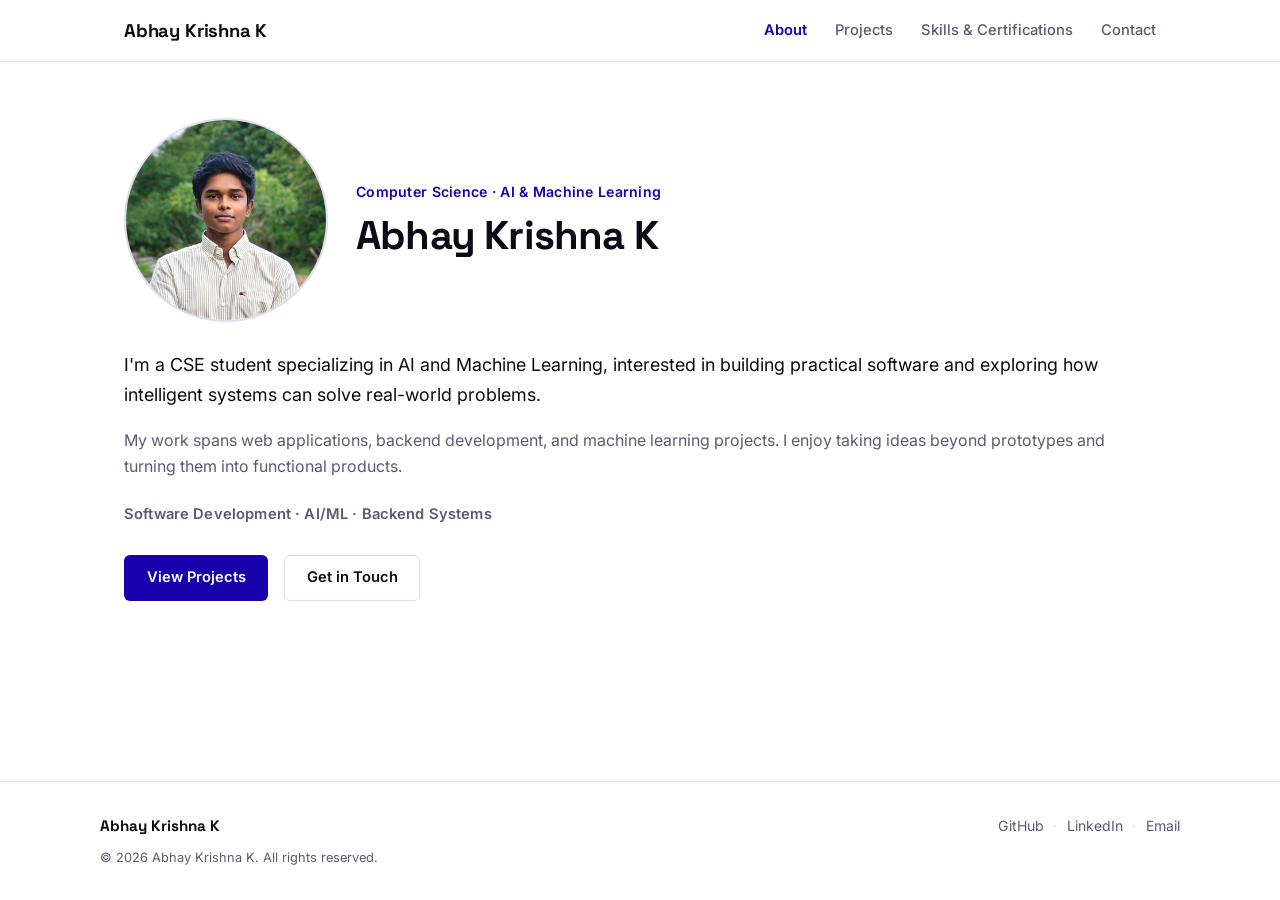
==== commit 5475f055: "1.3" ====
--- a/about.html
+++ b/about.html
@@ -21,7 +21,7 @@
     <div class="nav-links" id="navLinks">
       <a href="about.html" class="active">About</a>
       <a href="projects.html">Projects</a>
-      <a href="skills.html">Skills</a>
+      <a href="skills.html">Skills & Certifications</a>
       <a href="contact.html">Contact</a>
     </div>
   </nav>
--- a/static/css/style.css
+++ b/static/css/style.css
@@ -14,8 +14,7 @@
   --font-display: "Space Grotesk", sans-serif;
   --font-body: "Inter", sans-serif;
 
-  --max-width: 720px;
-  --nav-width: 780px;
+  --max-width: 1080px;
   --radius-sm: 6px;
   --radius-md: 10px;
 }
@@ -177,7 +176,7 @@
 }
 
 .navbar {
-  max-width: var(--nav-width);
+  max-width: var(--max-width);
   margin: 0 auto;
   padding: 1rem 1.5rem;
   display: flex;
@@ -253,8 +252,8 @@
 }
 
 .profile-photo {
-  width: 104px;
-  height: 104px;
+  width: 204px;
+  height: 204px;
   border-radius: 50%;
   object-fit: cover;
   flex-shrink: 0;
@@ -307,6 +306,33 @@
 }
 
 .project-item:first-of-type {
+  border-top: 1px solid var(--border);
+}
+
+.project-item.project-featured {
+  padding: 1.5rem 1.75rem;
+  background: var(--indigo-tint);
+  border: 1px solid var(--border);
+  border-left: 3px solid var(--indigo);
+  border-radius: var(--radius-md);
+  margin-bottom: 0.75rem;
+}
+
+.project-item.project-featured .project-title {
+  font-size: 1.35rem;
+}
+
+.project-badge {
+  display: inline-block;
+  font-size: 0.75rem;
+  font-weight: 700;
+  text-transform: uppercase;
+  letter-spacing: 0.05em;
+  color: var(--indigo);
+  margin-bottom: 0.25rem;
+}
+
+.project-item.project-featured + .project-item {
   border-top: 1px solid var(--border);
 }
 
@@ -360,17 +386,18 @@
    Skills Page
    ========================================================================== */
 .skills-section {
-  margin-bottom: 2.25rem;
-}
-
-.skills-section:last-child {
-  margin-bottom: 0;
-}
-
-.skills-section h2 {
-  font-size: 1.15rem;
-  font-weight: 700;
-  margin-bottom: 0.85rem;
+  margin-bottom: 2rem;
+}
+
+.skills-group {
+  margin-bottom: 1.75rem;
+}
+
+.skills-subhead {
+  font-size: 1.05rem;
+  font-weight: 600;
+  color: var(--ink);
+  margin-bottom: 0.75rem;
 }
 
 .skill-tags {
@@ -392,6 +419,67 @@
   display: inline-block;
 }
 
+/* Certifications */
+.certifications-section {
+  margin-top: 2.75rem;
+}
+
+.cert-card-distinguished {
+  display: flex;
+  align-items: center;
+  gap: 1.5rem;
+  background: var(--indigo-tint);
+  border: 1px solid var(--border);
+  border-left: 3px solid var(--indigo);
+  border-radius: var(--radius-md);
+  padding: 1.25rem 1.5rem;
+}
+
+.cert-thumbnail-link {
+  flex-shrink: 0;
+  display: block;
+}
+
+.cert-thumbnail {
+  width: 76px;
+  height: 76px;
+  object-fit: cover;
+  border-radius: var(--radius-sm);
+  border: 1px solid var(--border);
+  background: var(--white);
+  transition: transform 0.15s ease;
+}
+
+.cert-thumbnail-link:hover .cert-thumbnail {
+  transform: scale(1.02);
+}
+
+.cert-details {
+  display: flex;
+  flex-direction: column;
+  gap: 0.25rem;
+}
+
+.cert-name {
+  margin: 0;
+  font-size: 1.12rem;
+  font-weight: 700;
+  color: var(--ink);
+}
+
+.cert-institution {
+  margin: 0;
+  font-size: 0.92rem;
+  color: var(--slate);
+}
+
+.cert-link {
+  margin-top: 0.25rem;
+  font-size: 0.88rem;
+  font-weight: 600;
+  color: var(--indigo);
+}
+
 .cert-card {
   padding-top: 0.25rem;
 }
@@ -461,7 +549,7 @@
 }
 
 .footer-inner {
-  max-width: var(--nav-width);
+  max-width: var(--max-width);
   margin: 0 auto;
   display: flex;
   flex-direction: column;
@@ -583,6 +671,22 @@
     align-items: flex-start;
     gap: 0.5rem;
   }
+
+  .cert-card-distinguished {
+    flex-direction: column;
+    align-items: flex-start;
+    gap: 1rem;
+    padding: 1.25rem;
+  }
+
+  .cert-thumbnail {
+    width: 68px;
+    height: 68px;
+  }
+
+  .project-item.project-featured {
+    padding: 1.25rem;
+  }
 }
 
 @media (prefers-reduced-motion: reduce) {
